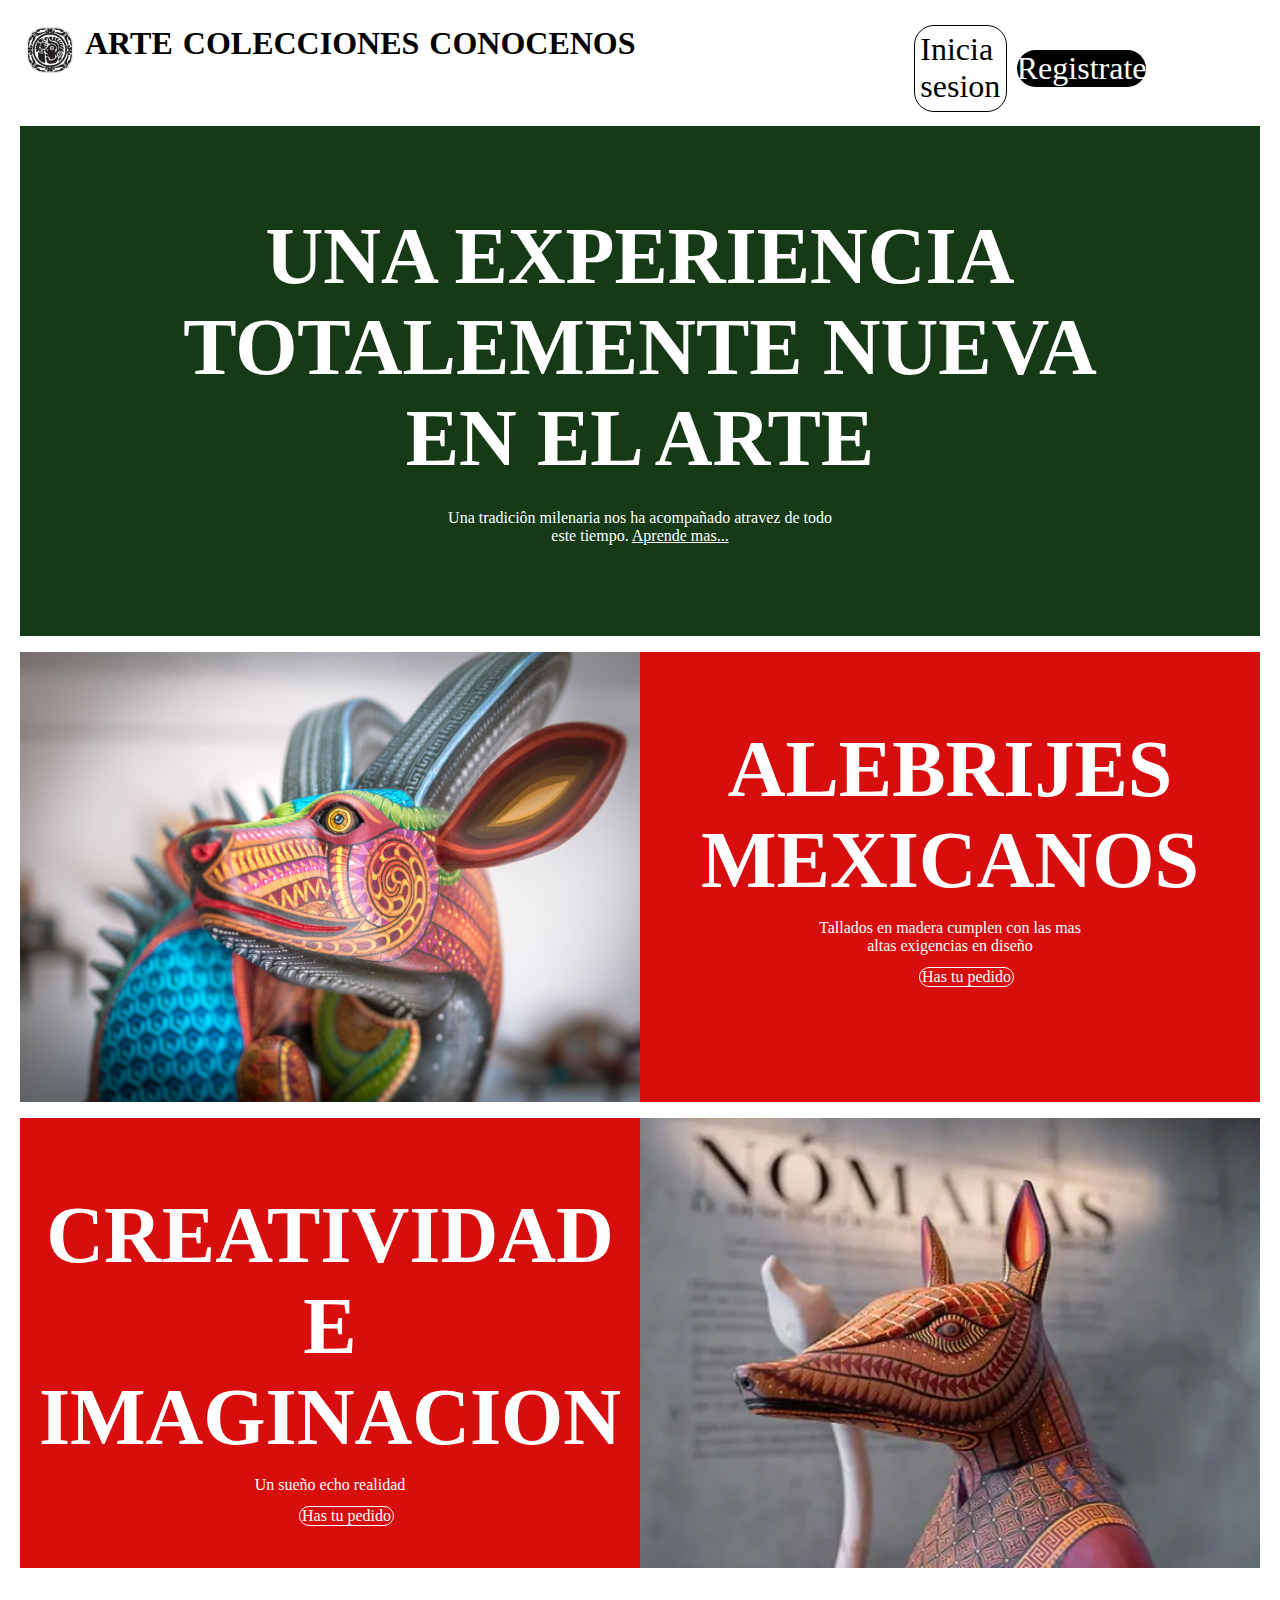
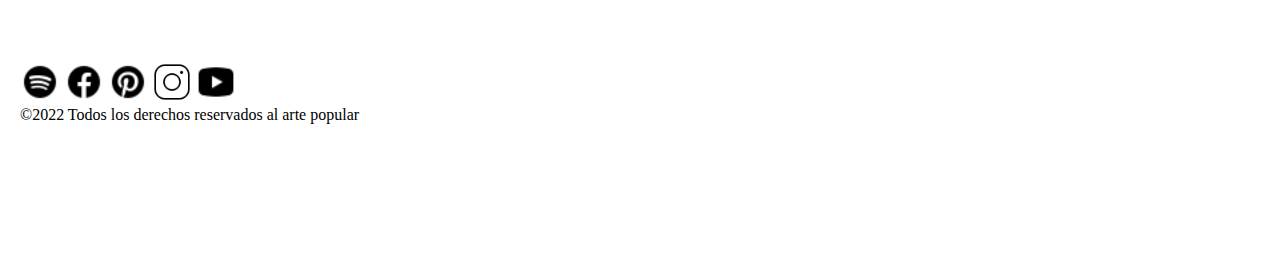
==== index.html @ 56f70f86 "Add files via upload" ====
<!DOCTYPE html>
<html lang="en">
<head>
    <meta charset="UTF-8">
    <meta http-equiv="X-UA-Compatible" content="IE=edge">
    <meta name="viewport" content="width=device-width, initial-scale=1.0">
    <link rel="stylesheet" href="css/estilos.css">
    <title>Maya</title>
</head>
<body>
    <header>
        <div id="nav" >
        <img id="logo" src="img/logo.png" alt="logotipo">
        <nav>
            <ul  >
                <li> <strong>ARTE</strong> </li>
                <li><strong>COLECCIONES</strong></li>
                <li><strong>CONOCENOS</strong></li>
            </ul>
        </nav>
    </div>
        <div id="boton">
                <ul id="botones" >
                    <li id="butw" >Inicia sesion</li>
                    <li id="butb" > Registrate</li>
                </ul>
         </div>
    </header>
    <main>
        <section id="sec1" >
            <h2>UNA EXPERIENCIA <br>TOTALEMENTE NUEVA <br> EN EL ARTE</h2>
            <p>Una tradiciôn milenaria nos ha acompañado atravez de todo <br> este tiempo. <a href="">Aprende mas...</a> </p>

        </section>
        <section id="sec2">
            
                <img  class="alebrije" src="img/alebrije.jpg" alt="alebrije">
            </div>
            <div class="contenedor" >
                <h2>ALEBRIJES <br>MEXICANOS </h2>
                <p>Tallados en madera cumplen con las mas <br> altas exigencias en diseño</p>
                <p class="boton"> Has tu pedido</p>
           

        </section>
        <section id="sec3">
             <div class="contenedor">
            <h2>CREATIVIDAD <br> E IMAGINACION</h2>
            <p>Un sueño echo realidad</p>
            <p class="boton">Has tu pedido</p>
            </div>
            
                <img id="alebrije2" class="alebrije" src="img/alebrije2.png" alt="alebrije">
            
        </section  >

    </main>

    <footer>
        <div id="logos" >
            <img class="iconos" src="img/spo.png" alt="logotipo">
            <img class="iconos" src="img/fb.png" alt="logotipo">
            <img class="iconos"src="img/pin.png" alt="logotipo">
            <img class="iconos"src="img/inta.png" alt="logotipo">
            <img class="iconos"src="img/you.png" alt="logotipo">
            <imgclass="iconos" src="img/tw.png" alt="logotipo">
        </div>
<p id="copi" >©2022 Todos los derechos reservados al arte popular</p>

    </footer>

    
</body>
</html>
---- css/estilos.css ----
*{
    margin: 0px;
    padding: 0px;
}
body{
    background-color: white;
    padding: 20px;
}
/* COMIENZA EL HEADER */
header{
    display: flex;
    width: 100%;
    height: 10vh;
    border: top 1px black;
    
}



ul{
    display: flex;
    list-style: none;
    font-size: 2em;
    justify-content: space-between;
    
}
li{
    margin: 5px 5px;
}

#botones{
    justify-content: end;
    width: 10%;
    align-items: center;
    margin-left: 50%;
    
}

#butw{
    border-radius:20px;
    border: 1px solid black;
    background-color: white;
    color: black;
    width:1000%;
    padding: 20%;

}

#butb{
    border-radius:50px;
    border: 1px black;
    background-color: black;
    color: white;

}

#nav{
    width: 90%;
    display: flex;
    
}
a{
    color: white;
}
#logo{
    width: 60px;
    height: 60px;
}
#alebrije2{
    justify-content: flex-end;
}
/* PARTE DEL MAIN */

h2{
    font-size: 5em;
    margin: 2%;

    
}
#sec1{
    height: 50vh;
    width: 100%;
    background-color: rgb(22, 58, 22);
    color: white;
    text-align: center;
    margin-top: 1em;
    padding-top: 60px;
}

#sec2{

    height: 50vh;
    width: 100%;
    display: flex;
    background-color: rgb(216, 13, 13);
    color:white;
    margin-top: 1em;
}   
#sec3{
    height: 50vh;
    display: flex;
    width: 100%;
    background-color:rgb(216, 13, 13);
    color:white;
    margin-top: 1em;
}
.alebrije{
    width: 50%;
    height: 100%;
}
.contenedor{
    width: 50%;
    height: 20vh;
    text-align: center;
    padding-bottom: 10%;
    padding-top: 60px;
    
}
.boton{
    width: 15%;
    border-radius: 50px;
    border: 1px solid white;
    margin-top: 2%;
    margin-left: 45%;
    

}

/* PARTE DEL FOOTER */
footer{
    height: 20vh;
    width: 100%;
    margin-top: 2em;
    border-top: 1px;
    align-items: flex-end;
    padding-top: 5%;
}
.iconos{
    width: 40px;
    height: 40px;
    align-items: flex-end;
}
#copi{
    align-items: flex-end;
}
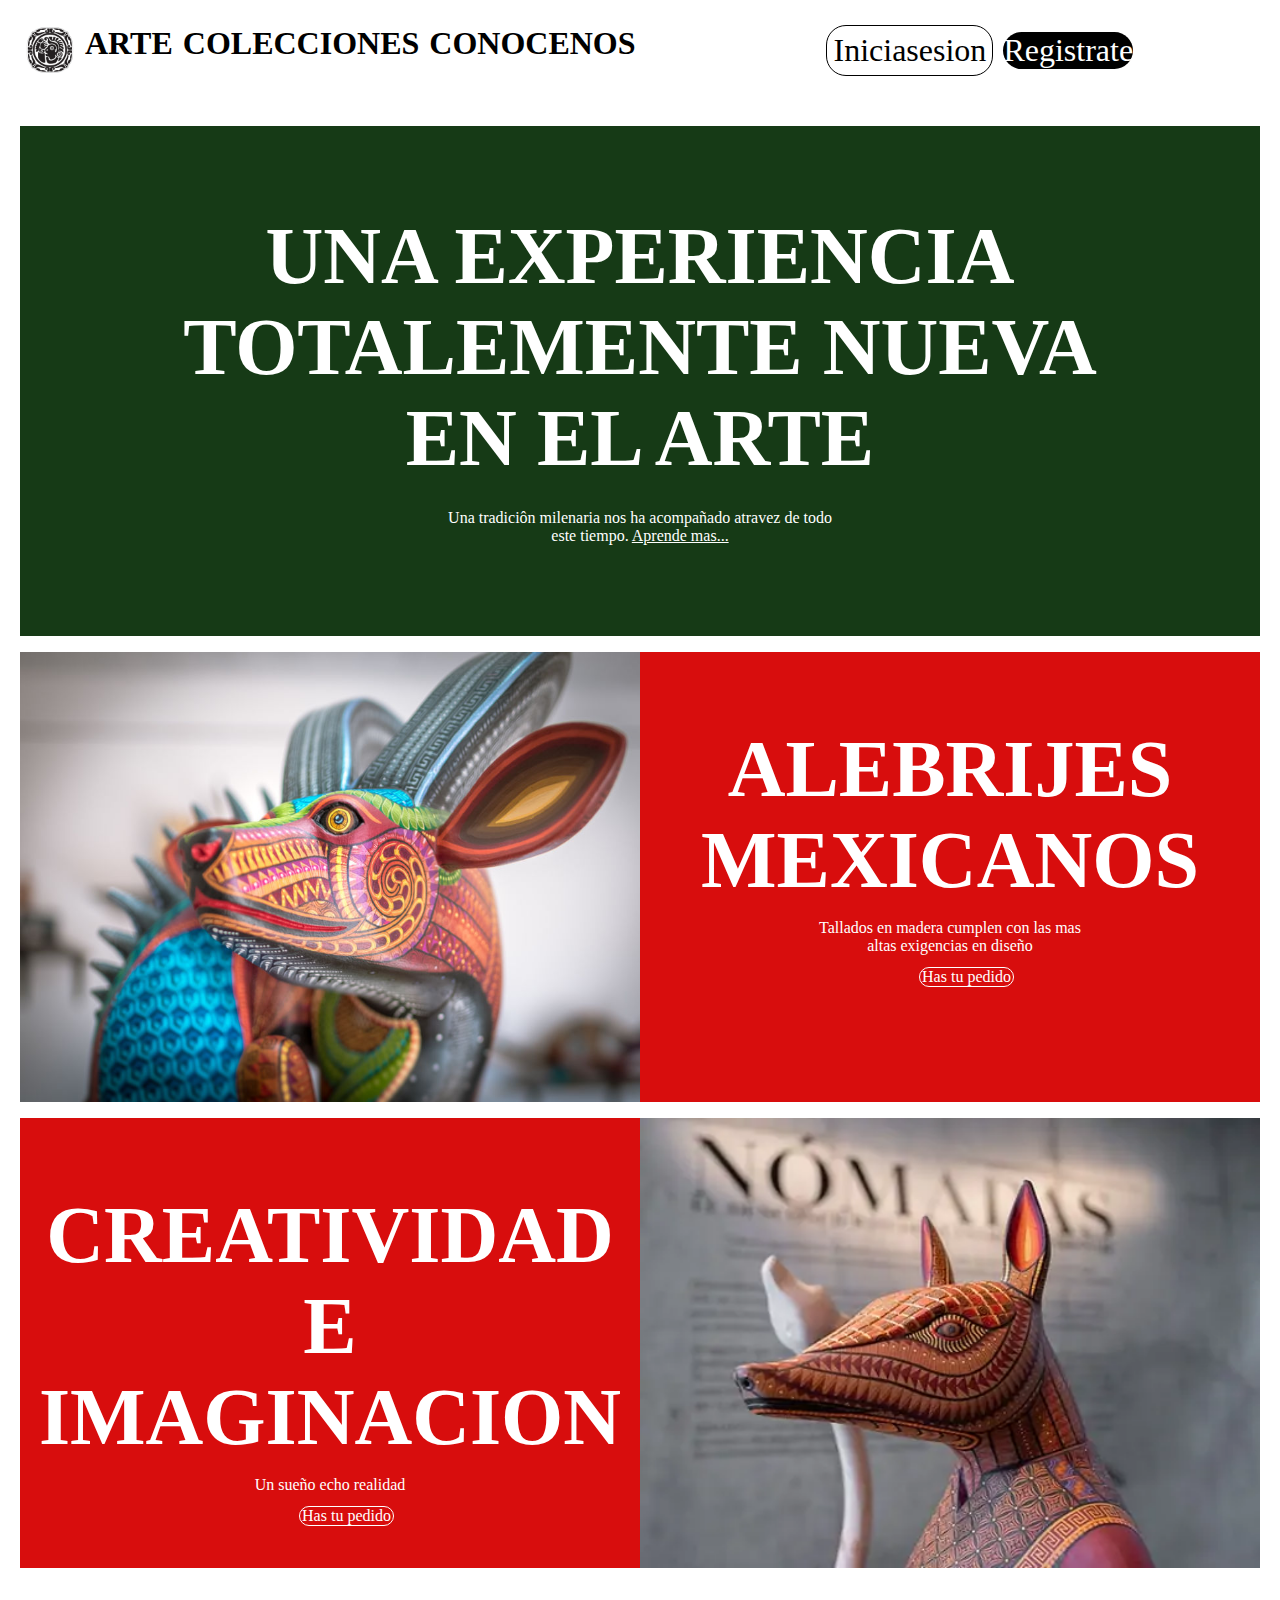
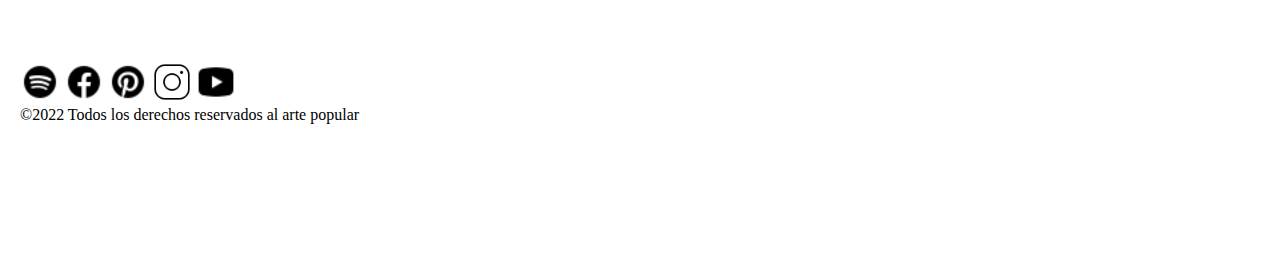
==== commit 2f8bbb62: "menu" ====
--- a/index.html
+++ b/index.html
@@ -13,15 +13,15 @@
         <img id="logo" src="img/logo.png" alt="logotipo">
         <nav>
             <ul  >
-                <li> <strong>ARTE</strong> </li>
-                <li><strong>COLECCIONES</strong></li>
-                <li><strong>CONOCENOS</strong></li>
+                <li class="pestaña" > <strong>ARTE</strong> </li>
+                <li class="pestaña"><strong>COLECCIONES</strong></li>
+                <li class="pestaña"><strong>CONOCENOS</strong></li>
             </ul>
         </nav>
     </div>
         <div id="boton">
                 <ul id="botones" >
-                    <li id="butw" >Inicia sesion</li>
+                    <li id="butw" >Iniciasesion</li>
                     <li id="butb" > Registrate</li>
                 </ul>
          </div>
--- a/css/estilos.css
+++ b/css/estilos.css
@@ -45,6 +45,11 @@
     padding: 20%;
 
 }
+#butw:hover{
+    opacity:0.5 ;
+    background-color:rgb(212, 212, 212);
+
+}
 
 #butb{
     border-radius:50px;
@@ -52,6 +57,9 @@
     background-color: black;
     color: white;
 
+}
+.pestaña:hover{
+    color:  rgb(22, 58, 22);
 }
 
 #nav{
@@ -110,7 +118,7 @@
 }
 .contenedor{
     width: 50%;
-    height: 20vh;
+    height: 100%;
     text-align: center;
     padding-bottom: 10%;
     padding-top: 60px;
@@ -122,8 +130,10 @@
     border: 1px solid white;
     margin-top: 2%;
     margin-left: 45%;
-    
-
+}
+.boton:hover{
+    opacity:0.5 ;
+    background-color:rgb(99, 3, 3);
 }
 
 /* PARTE DEL FOOTER */
